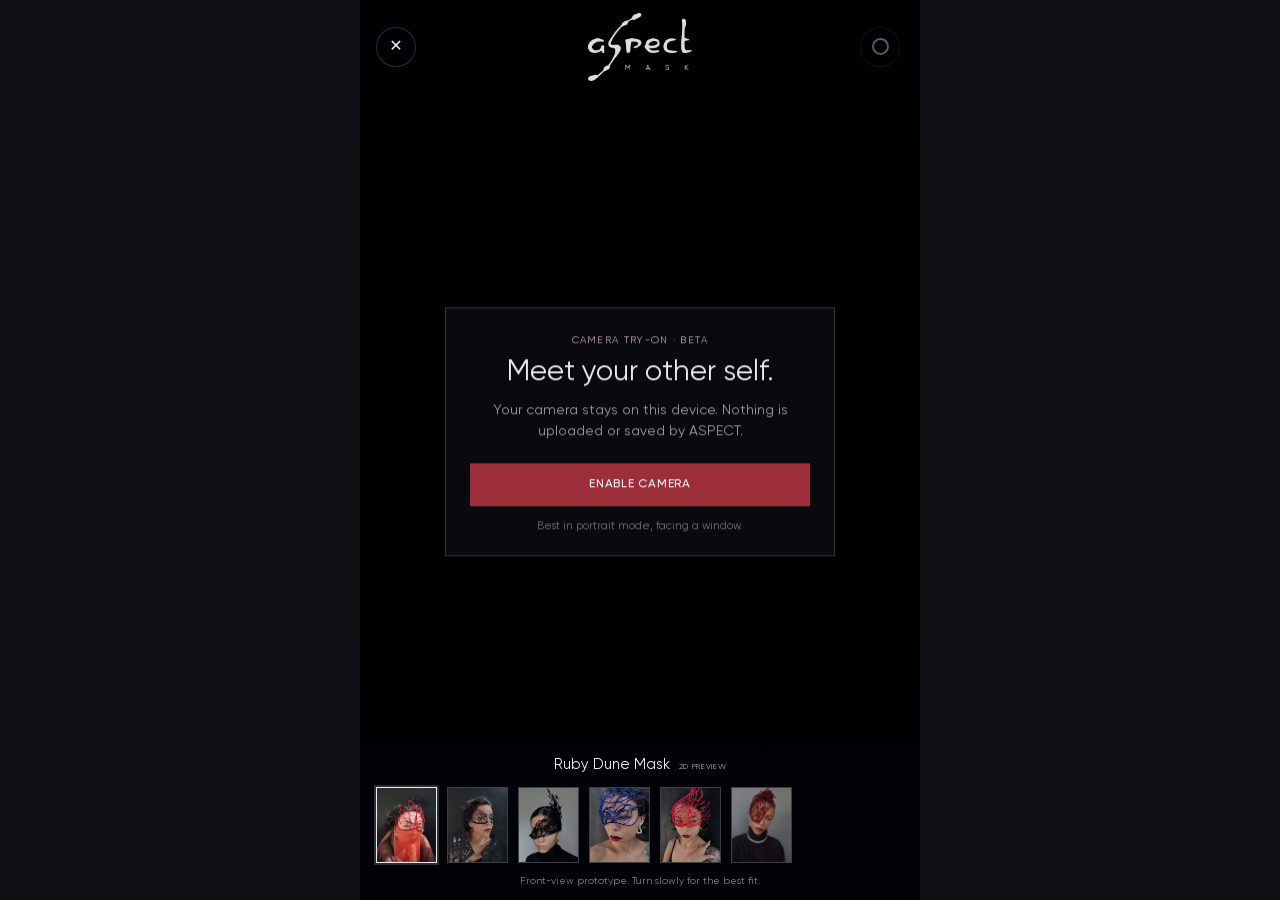
==== try-on/index.html @ 699bbd16 "Fix Android camera startup hang" ====
<!DOCTYPE html>
<html lang="en">
<head>
  <meta charset="UTF-8" />
  <meta name="viewport" content="width=device-width, initial-scale=1, viewport-fit=cover" />
  <meta name="robots" content="noindex" />
  <title>Virtual Try-On — ASPECT</title>
  <link rel="icon" type="image/png" href="/assets/brand/logo.png" />
  <link rel="stylesheet" href="/css/try-on.css?v=20260808c" />
</head>
<body>
  <main class="try-on" id="try-on-app">
    <canvas class="camera-canvas" id="camera-canvas" aria-label="Live camera preview with a virtual mask"></canvas>
    <video id="camera-video" playsinline muted aria-hidden="true"></video>

    <header class="try-on-header">
      <a class="round-control" id="try-on-close" href="/" aria-label="Close virtual try-on">&#10005;</a>
      <img class="try-on-logo" src="/assets/brand/logo.png" alt="ASPECT" />
      <button class="round-control" id="capture-btn" type="button" aria-label="Take a photo" disabled>
        <span class="capture-icon" aria-hidden="true"></span>
      </button>
    </header>

    <div class="tracking-hint" id="tracking-hint" hidden>Move into the frame and look straight ahead</div>

    <section class="permission-card" id="permission-card">
      <p class="eyebrow">Camera try-on · beta</p>
      <h1>Meet your other self.</h1>
      <p class="permission-copy">Your camera stays on this device. Nothing is uploaded or saved by ASPECT.</p>
      <p class="android-camera-note" id="android-camera-note" hidden>
        Android: close other camera apps and floating bubbles before enabling the camera.
      </p>
      <button class="start-camera-btn" id="start-camera-btn" type="button">enable camera</button>
      <p class="permission-note">Best in portrait mode, facing a window.</p>
    </section>

    <section class="try-on-error" id="try-on-error" hidden>
      <h2>Camera unavailable</h2>
      <p id="try-on-error-copy">Check camera permission in your browser and try again.</p>
      <button id="retry-camera-btn" type="button">try again</button>
      <a href="/">return to the collection</a>
    </section>

    <footer class="mask-dock" id="mask-dock" aria-label="Choose a mask">
      <div class="mask-name-row">
        <p id="selected-mask-name">Ruby Dune Mask</p>
        <span>2D preview</span>
      </div>
      <div class="mask-picker" id="mask-picker"></div>
      <p class="prototype-note">Front-view prototype. Turn slowly for the best fit.</p>
    </footer>
  </main>

  <script src="/js/products.js?v=20260808c"></script>
  <script type="module" src="/js/try-on.js?v=20260808c"></script>
</body>
</html>
---- css/try-on.css ----
@font-face {
  font-family: "Gilroy";
  src: url("../assets/brand/fonts/Gilroy-Regular.woff2") format("woff2");
  font-weight: 400;
  font-display: swap;
}
@font-face {
  font-family: "Gilroy";
  src: url("../assets/brand/fonts/Gilroy-Medium.woff2") format("woff2");
  font-weight: 500;
  font-display: swap;
}

:root {
  --bg: #030208;
  --panel: rgba(12, 11, 16, .86);
  --fg: #e9eef2;
  --muted: #98a19f;
  --line: rgba(233, 238, 242, .18);
  --wine: #9c2e3a;
  font-family: "Gilroy", system-ui, sans-serif;
  color: var(--fg);
  background: var(--bg);
}

* { box-sizing: border-box; }
html, body { width: 100%; height: 100%; margin: 0; overflow: hidden; background: var(--bg); }
button, a { font: inherit; color: inherit; }
button { cursor: pointer; }

.try-on { position: relative; width: 100%; height: 100%; min-height: 100dvh; overflow: hidden; background: #08070b; }
.camera-canvas {
  position: absolute; inset: 0; width: 100%; height: 100%; object-fit: cover;
  transform: scaleX(-1); background: radial-gradient(circle at 50% 38%, #29272c 0%, #0b0a0e 72%);
}
#camera-video {
  position: absolute; inset: 0; width: 100%; height: 100%; object-fit: cover;
  opacity: .001; pointer-events: none;
}

.try-on::after {
  content: ""; position: absolute; inset: 0; pointer-events: none;
  background: linear-gradient(180deg, rgba(3,2,8,.48) 0%, transparent 20%, transparent 67%, rgba(3,2,8,.78) 100%);
}

.try-on-header {
  position: absolute; z-index: 4; top: 0; left: 0; right: 0;
  display: grid; grid-template-columns: 44px 1fr 44px; align-items: center;
  padding: calc(13px + env(safe-area-inset-top)) 16px 10px;
}
.try-on-logo { justify-self: center; width: 104px; filter: invert(1); }
.round-control {
  width: 40px; height: 40px; display: grid; place-items: center; padding: 0;
  border-radius: 50%; border: 1px solid var(--line); background: rgba(3,2,8,.52);
  text-decoration: none; color: var(--fg);
}
.round-control:disabled { opacity: .38; cursor: default; }
.capture-icon { width: 17px; height: 17px; border: 2px solid currentColor; border-radius: 50%; box-shadow: inset 0 0 0 3px rgba(3,2,8,.55); }

.permission-card, .try-on-error {
  position: absolute; z-index: 6; left: 50%; top: 48%; transform: translate(-50%, -50%);
  width: min(88vw, 390px); padding: 26px 24px 23px; text-align: center;
  background: var(--panel); border: 1px solid var(--line); backdrop-filter: blur(18px);
}
.eyebrow { margin: 0 0 12px; color: #b5a1a5; font-size: 10px; letter-spacing: .13em; text-transform: uppercase; }
.permission-card h1, .try-on-error h2 { margin: 0 0 12px; font-weight: 400; font-size: 29px; line-height: 1.05; }
.permission-copy, .try-on-error p { margin: 0 auto 21px; color: var(--muted); font-size: 14px; line-height: 1.5; }
.android-camera-note {
  margin: -7px auto 14px; padding: 9px 11px; border: 1px solid rgba(255,255,255,.15);
  color: rgba(255,255,255,.75); font-size: 11px; line-height: 1.45;
}
.start-camera-btn, .try-on-error button {
  width: 100%; padding: 14px 18px; border: 0; background: var(--wine); color: white;
  font-weight: 500; font-size: 12px; letter-spacing: .06em; text-transform: uppercase;
}
.permission-note { margin: 13px 0 0; color: rgba(233,238,242,.48); font-size: 11px; }
.try-on-error a { display: block; margin-top: 15px; font-size: 12px; color: var(--muted); text-underline-offset: 3px; }

.tracking-hint {
  position: absolute; z-index: 4; top: calc(74px + env(safe-area-inset-top)); left: 50%;
  transform: translateX(-50%); width: max-content; max-width: calc(100% - 36px);
  padding: 9px 13px; border: 1px solid var(--line); background: rgba(3,2,8,.62);
  color: var(--fg); font-size: 11px; text-align: center; backdrop-filter: blur(8px);
}

.mask-dock {
  position: absolute; z-index: 4; left: 0; right: 0; bottom: 0;
  padding: 22px 14px calc(13px + env(safe-area-inset-bottom));
  background: linear-gradient(180deg, transparent 0%, rgba(3,2,8,.84) 26%, rgba(3,2,8,.96) 100%);
}
.mask-name-row { display: flex; align-items: baseline; justify-content: center; gap: 9px; margin-bottom: 10px; }
.mask-name-row p { margin: 0; font-size: 15px; }
.mask-name-row span { color: #b5a1a5; font-size: 8px; letter-spacing: .08em; text-transform: uppercase; }
.mask-picker { display: flex; gap: 10px; padding: 3px 2px 5px; overflow-x: auto; scrollbar-width: none; scroll-snap-type: x proximity; }
.mask-picker::-webkit-scrollbar { display: none; }
.mask-option {
  flex: 0 0 61px; width: 61px; height: 76px; padding: 0; overflow: hidden; scroll-snap-align: center;
  border: 1px solid rgba(233,238,242,.2); background: #111016; position: relative;
}
.mask-option img { width: 100%; height: 100%; object-fit: cover; display: block; opacity: .72; }
.mask-option.active { border-color: var(--fg); box-shadow: 0 0 0 2px rgba(233,238,242,.18); }
.mask-option.active img { opacity: 1; }
.prototype-note { margin: 7px 0 0; color: rgba(233,238,242,.52); font-size: 10px; text-align: center; }

@media (min-width: 700px) {
  .try-on { width: min(100%, 560px); margin: 0 auto; }
  body { background: #111016; }
}
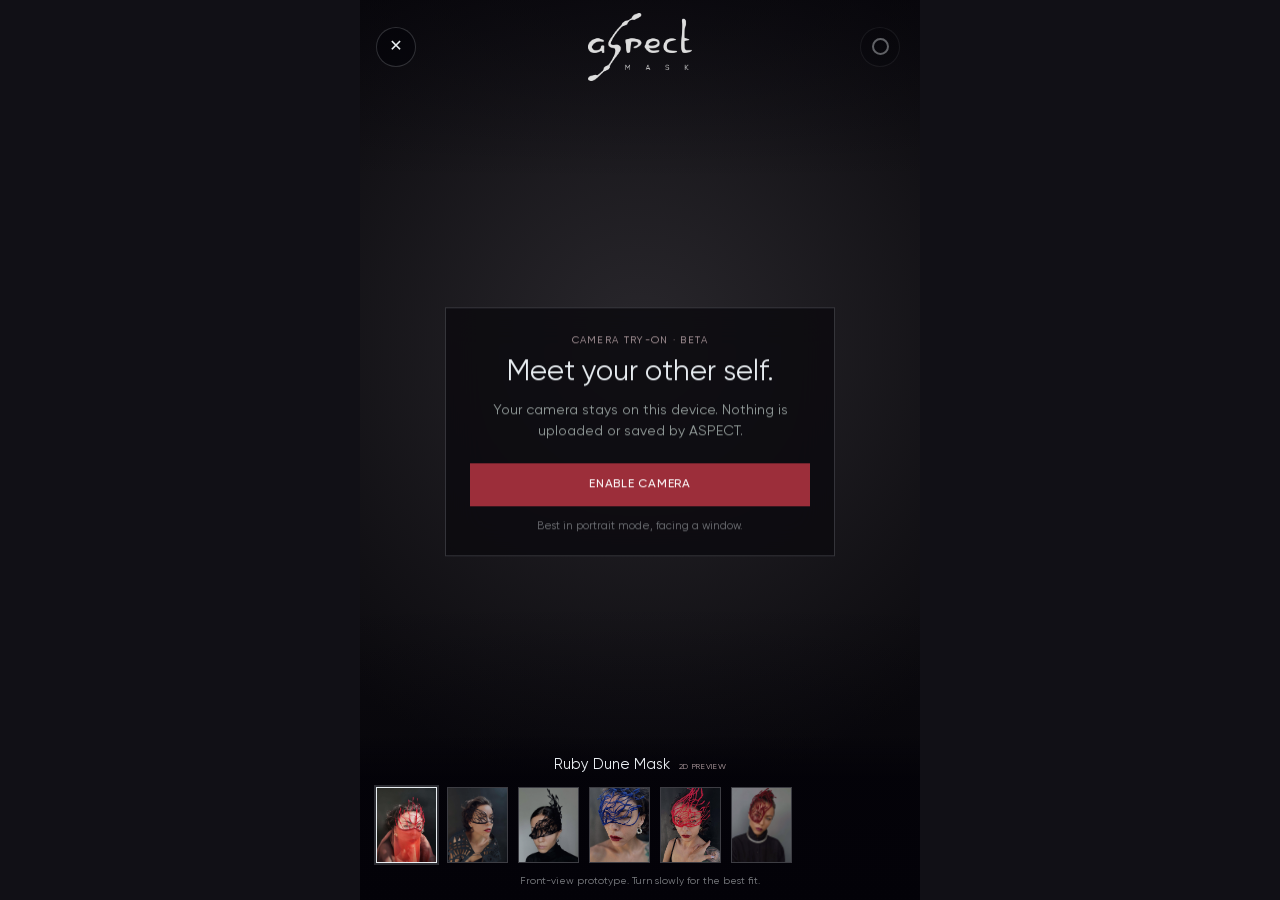
==== commit 6212aad3: "Render Android camera as native video" ====
--- a/try-on/index.html
+++ b/try-on/index.html
@@ -6,12 +6,12 @@
   <meta name="robots" content="noindex" />
   <title>Virtual Try-On — ASPECT</title>
   <link rel="icon" type="image/png" href="/assets/brand/logo.png" />
-  <link rel="stylesheet" href="/css/try-on.css?v=20260808c" />
+  <link rel="stylesheet" href="/css/try-on.css?v=20260808d" />
 </head>
 <body>
   <main class="try-on" id="try-on-app">
     <canvas class="camera-canvas" id="camera-canvas" aria-label="Live camera preview with a virtual mask"></canvas>
-    <video id="camera-video" playsinline muted aria-hidden="true"></video>
+    <video id="camera-video" autoplay playsinline muted disablepictureinpicture aria-hidden="true"></video>
 
     <header class="try-on-header">
       <a class="round-control" id="try-on-close" href="/" aria-label="Close virtual try-on">&#10005;</a>
@@ -51,7 +51,7 @@
     </footer>
   </main>
 
-  <script src="/js/products.js?v=20260808c"></script>
-  <script type="module" src="/js/try-on.js?v=20260808c"></script>
+  <script src="/js/products.js?v=20260808d"></script>
+  <script type="module" src="/js/try-on.js?v=20260808d"></script>
 </body>
 </html>
--- a/css/try-on.css
+++ b/css/try-on.css
@@ -28,18 +28,22 @@
 button, a { font: inherit; color: inherit; }
 button { cursor: pointer; }
 
-.try-on { position: relative; width: 100%; height: 100%; min-height: 100dvh; overflow: hidden; background: #08070b; }
+.try-on {
+  position: relative; width: 100%; height: 100%; min-height: 100dvh; overflow: hidden;
+  background: radial-gradient(circle at 50% 38%, #29272c 0%, #0b0a0e 72%);
+}
 .camera-canvas {
-  position: absolute; inset: 0; width: 100%; height: 100%; object-fit: cover;
-  transform: scaleX(-1); background: radial-gradient(circle at 50% 38%, #29272c 0%, #0b0a0e 72%);
+  position: absolute; z-index: 1; inset: 0; width: 100%; height: 100%; object-fit: cover;
+  transform: scaleX(-1); background: transparent; pointer-events: none;
 }
 #camera-video {
-  position: absolute; inset: 0; width: 100%; height: 100%; object-fit: cover;
-  opacity: .001; pointer-events: none;
+  position: absolute; z-index: 0; inset: 0; width: 100%; height: 100%; object-fit: cover;
+  opacity: 0; transform: scaleX(-1); pointer-events: none;
 }
+.try-on.camera-active #camera-video { opacity: 1; }
 
 .try-on::after {
-  content: ""; position: absolute; inset: 0; pointer-events: none;
+  content: ""; position: absolute; z-index: 2; inset: 0; pointer-events: none;
   background: linear-gradient(180deg, rgba(3,2,8,.48) 0%, transparent 20%, transparent 67%, rgba(3,2,8,.78) 100%);
 }
 
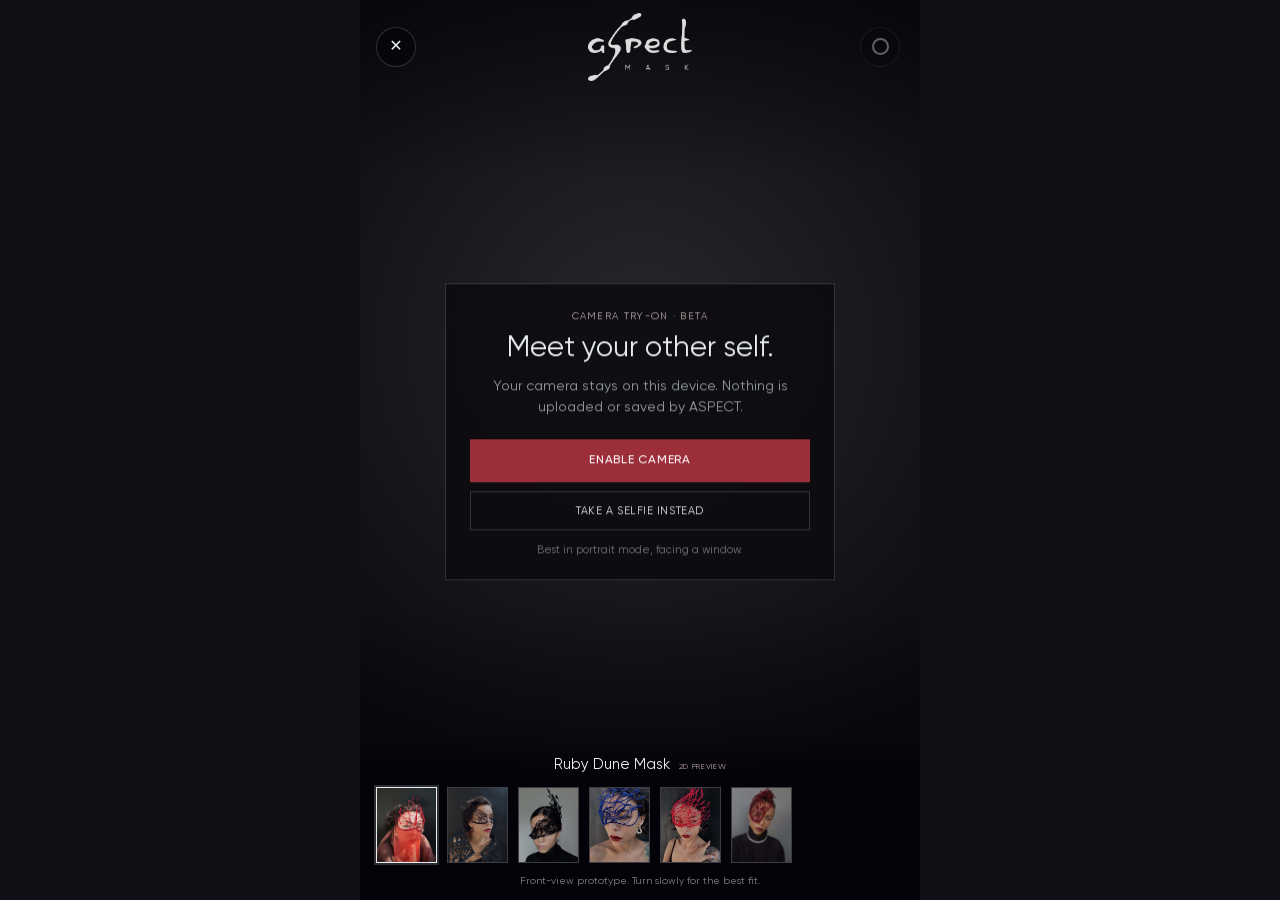
==== commit 6983fdef: "Add reliable Android selfie try-on fallback" ====
--- a/try-on/index.html
+++ b/try-on/index.html
@@ -6,12 +6,13 @@
   <meta name="robots" content="noindex" />
   <title>Virtual Try-On — ASPECT</title>
   <link rel="icon" type="image/png" href="/assets/brand/logo.png" />
-  <link rel="stylesheet" href="/css/try-on.css?v=20260808d" />
+  <link rel="stylesheet" href="/css/try-on.css?v=20260808f" />
 </head>
 <body>
   <main class="try-on" id="try-on-app">
     <canvas class="camera-canvas" id="camera-canvas" aria-label="Live camera preview with a virtual mask"></canvas>
     <video id="camera-video" autoplay playsinline muted disablepictureinpicture aria-hidden="true"></video>
+    <input id="selfie-input" type="file" accept="image/*" capture="user" hidden />
 
     <header class="try-on-header">
       <a class="round-control" id="try-on-close" href="/" aria-label="Close virtual try-on">&#10005;</a>
@@ -31,13 +32,15 @@
         Android: close other camera apps and floating bubbles before enabling the camera.
       </p>
       <button class="start-camera-btn" id="start-camera-btn" type="button">enable camera</button>
+      <button class="secondary-camera-btn" id="selfie-camera-btn" type="button">take a selfie instead</button>
       <p class="permission-note">Best in portrait mode, facing a window.</p>
     </section>
 
     <section class="try-on-error" id="try-on-error" hidden>
-      <h2>Camera unavailable</h2>
+      <h2 id="try-on-error-title">Camera unavailable</h2>
       <p id="try-on-error-copy">Check camera permission in your browser and try again.</p>
-      <button id="retry-camera-btn" type="button">try again</button>
+      <button id="selfie-error-btn" type="button">open Android camera</button>
+      <button class="secondary-camera-btn" id="retry-camera-btn" type="button">retry live camera</button>
       <a href="/">return to the collection</a>
     </section>
 
@@ -51,7 +54,7 @@
     </footer>
   </main>
 
-  <script src="/js/products.js?v=20260808d"></script>
-  <script type="module" src="/js/try-on.js?v=20260808d"></script>
+  <script src="/js/products.js?v=20260808f"></script>
+  <script type="module" src="/js/try-on.js?v=20260808f"></script>
 </body>
 </html>
--- a/css/try-on.css
+++ b/css/try-on.css
@@ -41,6 +41,8 @@
   opacity: 0; transform: scaleX(-1); pointer-events: none;
 }
 .try-on.camera-active #camera-video { opacity: 1; }
+.try-on.selfie-active #camera-video { opacity: 0; }
+.try-on.selfie-active .camera-canvas { transform: none; }
 
 .try-on::after {
   content: ""; position: absolute; z-index: 2; inset: 0; pointer-events: none;
@@ -77,6 +79,12 @@
   width: 100%; padding: 14px 18px; border: 0; background: var(--wine); color: white;
   font-weight: 500; font-size: 12px; letter-spacing: .06em; text-transform: uppercase;
 }
+.secondary-camera-btn,
+.try-on-error .secondary-camera-btn {
+  width: 100%; margin-top: 9px; padding: 12px 18px; border: 1px solid var(--line);
+  background: transparent; color: var(--fg); font-size: 11px; letter-spacing: .05em;
+  text-transform: uppercase;
+}
 .permission-note { margin: 13px 0 0; color: rgba(233,238,242,.48); font-size: 11px; }
 .try-on-error a { display: block; margin-top: 15px; font-size: 12px; color: var(--muted); text-underline-offset: 3px; }
 
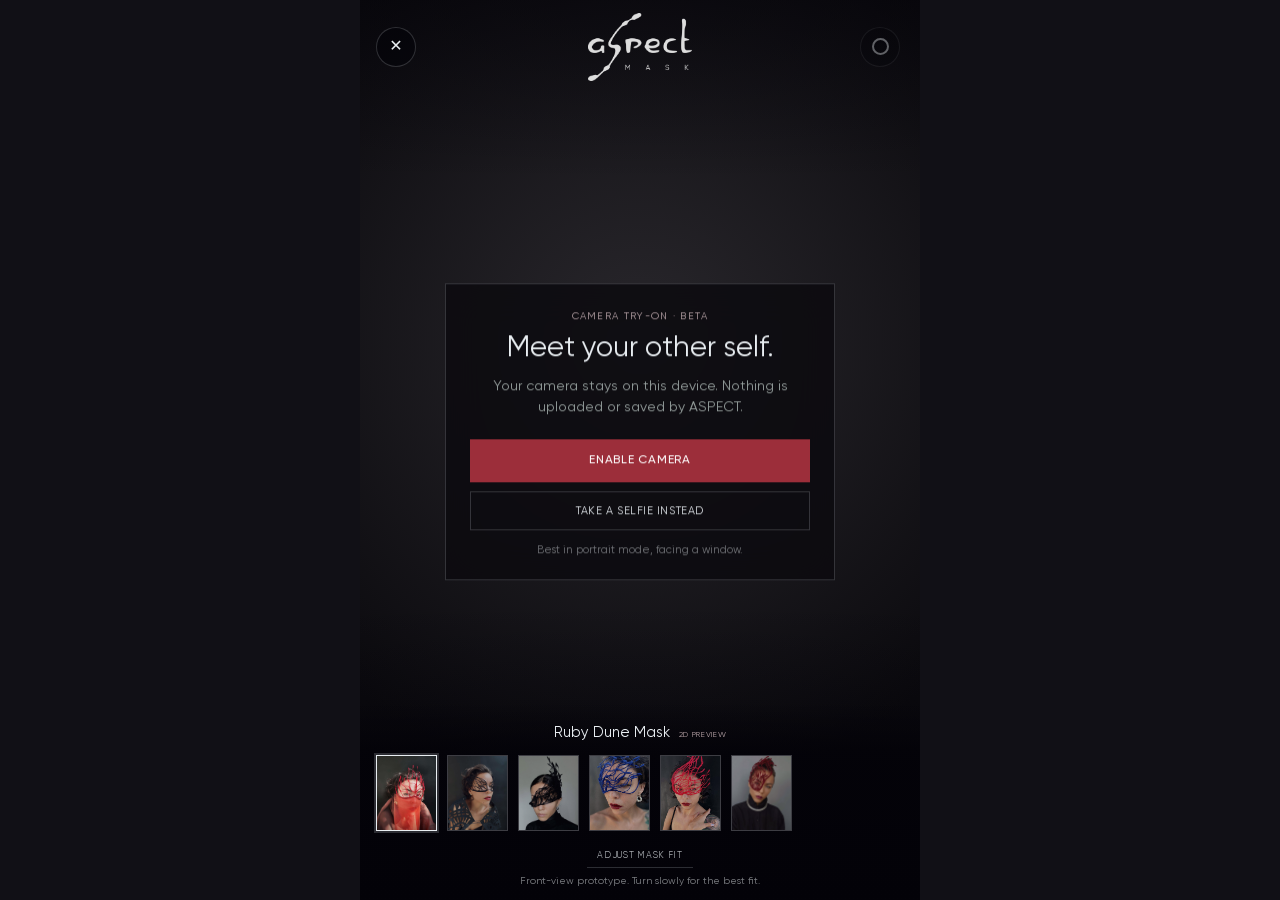
==== commit c1196291: "Add per-mask fit calibration controls" ====
--- a/try-on/index.html
+++ b/try-on/index.html
@@ -6,7 +6,7 @@
   <meta name="robots" content="noindex" />
   <title>Virtual Try-On — ASPECT</title>
   <link rel="icon" type="image/png" href="/assets/brand/logo.png" />
-  <link rel="stylesheet" href="/css/try-on.css?v=20260808f" />
+  <link rel="stylesheet" href="/css/try-on.css?v=20260810a" />
 </head>
 <body>
   <main class="try-on" id="try-on-app">
@@ -50,11 +50,36 @@
         <span>2D preview</span>
       </div>
       <div class="mask-picker" id="mask-picker"></div>
+      <button class="fit-toggle" id="fit-toggle" type="button" aria-expanded="false">adjust mask fit</button>
+      <section class="fit-panel" id="fit-panel" aria-label="Adjust mask fit" hidden>
+        <label class="fit-control" for="fit-scale">
+          <span>size</span>
+          <output id="fit-scale-value" for="fit-scale">100%</output>
+          <input id="fit-scale" type="range" min="70" max="160" step="1" value="100" />
+        </label>
+        <label class="fit-control" for="fit-x">
+          <span>left / right</span>
+          <output id="fit-x-value" for="fit-x">0</output>
+          <input id="fit-x" type="range" min="-40" max="40" step="1" value="0" />
+        </label>
+        <label class="fit-control" for="fit-y">
+          <span>up / down</span>
+          <output id="fit-y-value" for="fit-y">0</output>
+          <input id="fit-y" type="range" min="-40" max="40" step="1" value="0" />
+        </label>
+        <p class="fit-values" id="fit-values">scale ×1.00 · x 0.00 · y 0.00</p>
+        <div class="fit-actions">
+          <button id="fit-save" type="button">save this mask</button>
+          <button id="fit-reset" type="button">reset</button>
+          <button id="fit-copy" type="button">copy all values</button>
+        </div>
+        <p class="fit-status" id="fit-status" aria-live="polite"></p>
+      </section>
       <p class="prototype-note">Front-view prototype. Turn slowly for the best fit.</p>
     </footer>
   </main>
 
-  <script src="/js/products.js?v=20260808f"></script>
-  <script type="module" src="/js/try-on.js?v=20260808f"></script>
+  <script src="/js/products.js?v=20260810a"></script>
+  <script type="module" src="/js/try-on.js?v=20260810a"></script>
 </body>
 </html>
--- a/css/try-on.css
+++ b/css/try-on.css
@@ -112,6 +112,30 @@
 .mask-option img { width: 100%; height: 100%; object-fit: cover; display: block; opacity: .72; }
 .mask-option.active { border-color: var(--fg); box-shadow: 0 0 0 2px rgba(233,238,242,.18); }
 .mask-option.active img { opacity: 1; }
+.fit-toggle {
+  display: block; margin: 8px auto 0; padding: 6px 10px; border: 0; border-bottom: 1px solid var(--line);
+  background: transparent; color: rgba(233,238,242,.72); font-size: 9px; letter-spacing: .08em;
+  text-transform: uppercase;
+}
+.fit-panel {
+  width: min(100%, 430px); margin: 9px auto 2px; padding: 10px 11px 9px;
+  border: 1px solid var(--line); background: rgba(8,7,11,.86);
+}
+.fit-control {
+  display: grid; grid-template-columns: 1fr auto; align-items: center; gap: 2px 10px;
+  margin-bottom: 7px; color: rgba(233,238,242,.76); font-size: 9px; letter-spacing: .06em;
+  text-transform: uppercase;
+}
+.fit-control output { color: var(--fg); font-variant-numeric: tabular-nums; }
+.fit-control input { grid-column: 1 / -1; width: 100%; height: 18px; margin: 0; accent-color: var(--wine); }
+.fit-values { margin: 4px 0 8px; color: #b5a1a5; font-size: 9px; text-align: center; font-variant-numeric: tabular-nums; }
+.fit-actions { display: grid; grid-template-columns: 1.2fr .7fr 1.2fr; gap: 6px; }
+.fit-actions button {
+  min-height: 30px; padding: 5px 7px; border: 1px solid var(--line); background: transparent;
+  color: var(--fg); font-size: 8px; letter-spacing: .05em; text-transform: uppercase;
+}
+.fit-actions button:first-child { border-color: var(--wine); background: rgba(156,46,58,.28); }
+.fit-status { min-height: 11px; margin: 6px 0 0; color: rgba(233,238,242,.58); font-size: 8px; text-align: center; }
 .prototype-note { margin: 7px 0 0; color: rgba(233,238,242,.52); font-size: 10px; text-align: center; }
 
 @media (min-width: 700px) {
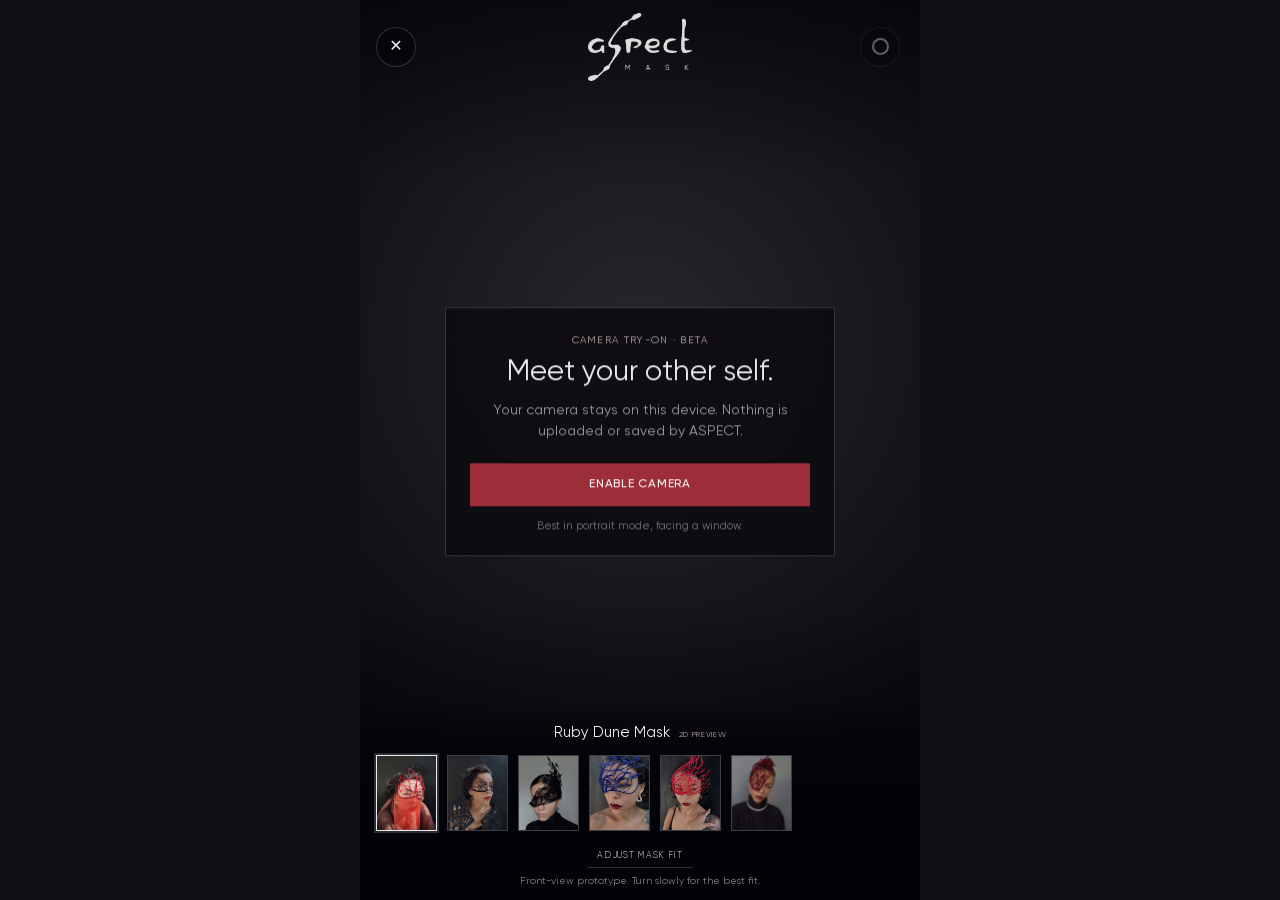
==== commit 10e95b76: "Expand archive and refine try-on experience" ====
--- a/try-on/index.html
+++ b/try-on/index.html
@@ -6,7 +6,7 @@
   <meta name="robots" content="noindex" />
   <title>Virtual Try-On — ASPECT</title>
   <link rel="icon" type="image/png" href="/assets/brand/logo.png" />
-  <link rel="stylesheet" href="/css/try-on.css?v=20260810a" />
+  <link rel="stylesheet" href="/css/try-on.css?v=20260817a" />
 </head>
 <body>
   <main class="try-on" id="try-on-app">
@@ -32,7 +32,6 @@
         Android: close other camera apps and floating bubbles before enabling the camera.
       </p>
       <button class="start-camera-btn" id="start-camera-btn" type="button">enable camera</button>
-      <button class="secondary-camera-btn" id="selfie-camera-btn" type="button">take a selfie instead</button>
       <p class="permission-note">Best in portrait mode, facing a window.</p>
     </section>
 
@@ -79,7 +78,7 @@
     </footer>
   </main>
 
-  <script src="/js/products.js?v=20260810a"></script>
-  <script type="module" src="/js/try-on.js?v=20260810a"></script>
+  <script src="/js/products.js?v=20260817a"></script>
+  <script type="module" src="/js/try-on.js?v=20260820c"></script>
 </body>
 </html>
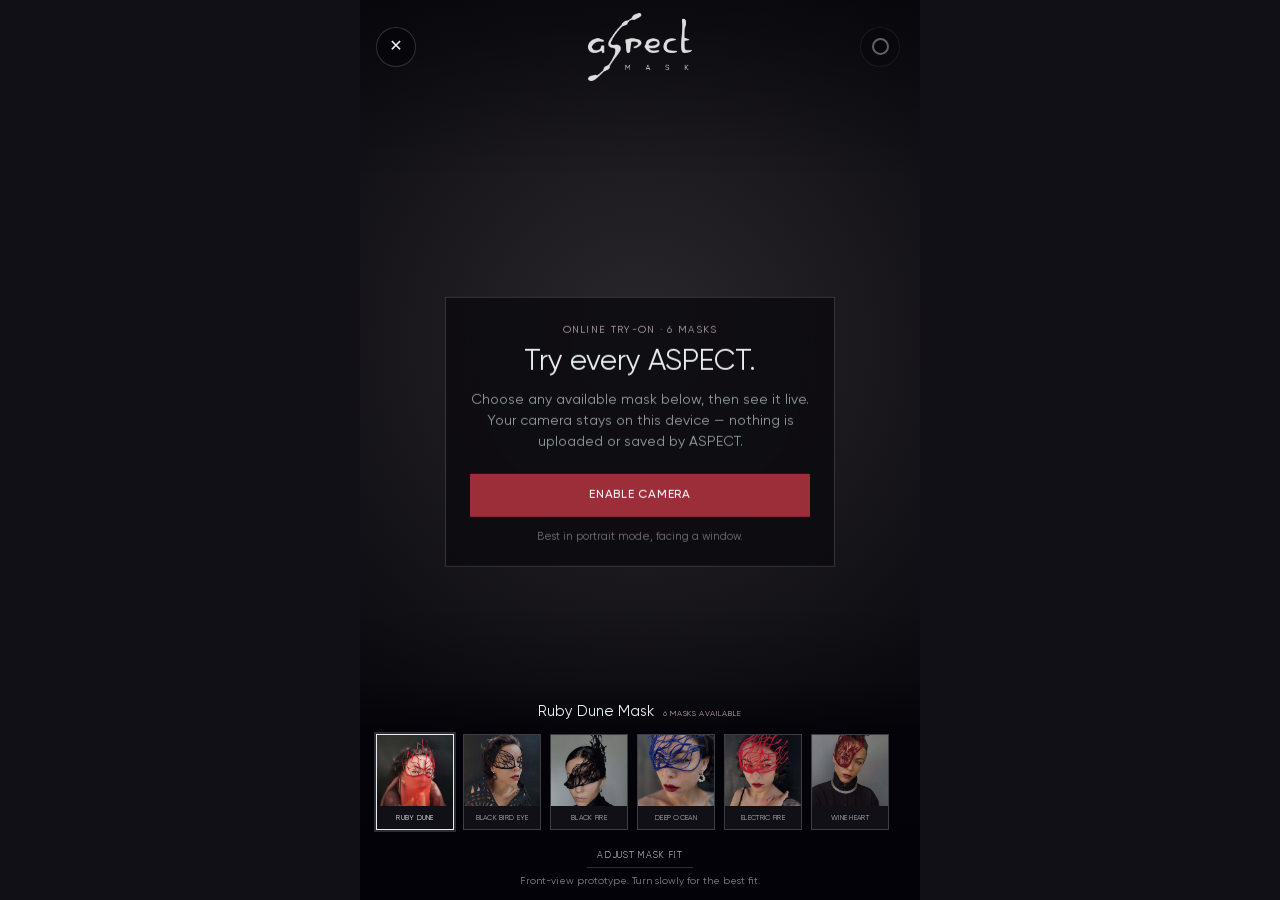
==== commit 8309ecb3: "Add standalone AR try-on entry" ====
--- a/try-on/index.html
+++ b/try-on/index.html
@@ -3,10 +3,11 @@
 <head>
   <meta charset="UTF-8" />
   <meta name="viewport" content="width=device-width, initial-scale=1, viewport-fit=cover" />
-  <meta name="robots" content="noindex" />
-  <title>Virtual Try-On — ASPECT</title>
+  <meta name="description" content="Try every available ASPECT mask live with your camera. The camera stays on your device." />
+  <meta name="theme-color" content="#030208" />
+  <title>Online Mask Try-On — ASPECT</title>
   <link rel="icon" type="image/png" href="/assets/brand/logo.png" />
-  <link rel="stylesheet" href="/css/try-on.css?v=20260817a" />
+  <link rel="stylesheet" href="/css/try-on.css?v=20260820a" />
 </head>
 <body>
   <main class="try-on" id="try-on-app">
@@ -25,9 +26,9 @@
     <div class="tracking-hint" id="tracking-hint" hidden>Move into the frame and look straight ahead</div>
 
     <section class="permission-card" id="permission-card">
-      <p class="eyebrow">Camera try-on · beta</p>
-      <h1>Meet your other self.</h1>
-      <p class="permission-copy">Your camera stays on this device. Nothing is uploaded or saved by ASPECT.</p>
+      <p class="eyebrow">Online try-on · <span id="try-on-mask-count">6 masks</span></p>
+      <h1>Try every ASPECT.</h1>
+      <p class="permission-copy">Choose any available mask below, then see it live. Your camera stays on this device — nothing is uploaded or saved by ASPECT.</p>
       <p class="android-camera-note" id="android-camera-note" hidden>
         Android: close other camera apps and floating bubbles before enabling the camera.
       </p>
@@ -45,8 +46,8 @@
 
     <footer class="mask-dock" id="mask-dock" aria-label="Choose a mask">
       <div class="mask-name-row">
-        <p id="selected-mask-name">Ruby Dune Mask</p>
-        <span>2D preview</span>
+        <p id="selected-mask-name" aria-live="polite">Ruby Dune Mask</p>
+        <span id="mask-availability">6 masks available</span>
       </div>
       <div class="mask-picker" id="mask-picker"></div>
       <button class="fit-toggle" id="fit-toggle" type="button" aria-expanded="false">adjust mask fit</button>
@@ -79,6 +80,6 @@
   </main>
 
   <script src="/js/products.js?v=20260817a"></script>
-  <script type="module" src="/js/try-on.js?v=20260820c"></script>
+  <script type="module" src="/js/try-on.js?v=20260820d"></script>
 </body>
 </html>
--- a/css/try-on.css
+++ b/css/try-on.css
@@ -103,15 +103,21 @@
 .mask-name-row { display: flex; align-items: baseline; justify-content: center; gap: 9px; margin-bottom: 10px; }
 .mask-name-row p { margin: 0; font-size: 15px; }
 .mask-name-row span { color: #b5a1a5; font-size: 8px; letter-spacing: .08em; text-transform: uppercase; }
-.mask-picker { display: flex; gap: 10px; padding: 3px 2px 5px; overflow-x: auto; scrollbar-width: none; scroll-snap-type: x proximity; }
+.mask-picker { display: flex; gap: 9px; padding: 3px 2px 6px; overflow-x: auto; overflow-y: hidden; scrollbar-width: none; scroll-snap-type: x proximity; }
 .mask-picker::-webkit-scrollbar { display: none; }
 .mask-option {
-  flex: 0 0 61px; width: 61px; height: 76px; padding: 0; overflow: hidden; scroll-snap-align: center;
+  flex: 0 0 78px; width: 78px; height: 96px; padding: 0; overflow: hidden; scroll-snap-align: center;
   border: 1px solid rgba(233,238,242,.2); background: #111016; position: relative;
 }
-.mask-option img { width: 100%; height: 100%; object-fit: cover; display: block; opacity: .72; }
+.mask-option img { width: 100%; height: 71px; object-fit: cover; display: block; opacity: .72; }
+.mask-option-name {
+  display: flex; align-items: center; justify-content: center; height: 24px; padding: 1px 4px 0;
+  color: rgba(233,238,242,.72); font-size: 7px; line-height: 1.05; letter-spacing: .04em;
+  text-align: center; text-transform: uppercase;
+}
 .mask-option.active { border-color: var(--fg); box-shadow: 0 0 0 2px rgba(233,238,242,.18); }
 .mask-option.active img { opacity: 1; }
+.mask-option.active .mask-option-name { color: var(--fg); }
 .fit-toggle {
   display: block; margin: 8px auto 0; padding: 6px 10px; border: 0; border-bottom: 1px solid var(--line);
   background: transparent; color: rgba(233,238,242,.72); font-size: 9px; letter-spacing: .08em;
